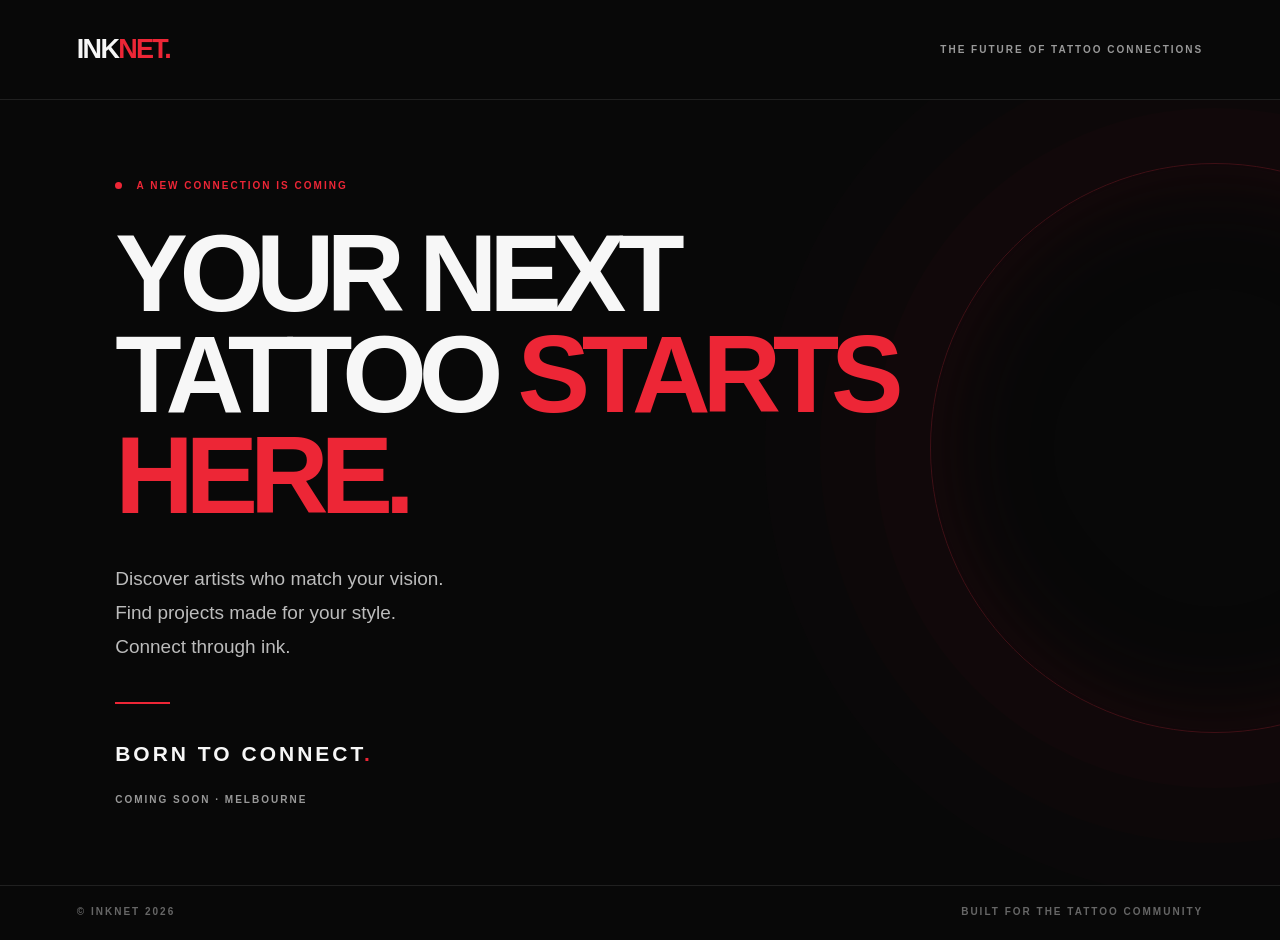
==== index.html @ 72374359 "INKNET Website 1.0 - Born to Connect" ====
<!DOCTYPE html>
<html lang="en">
<head>
  <meta charset="UTF-8">
  <meta name="viewport" content="width=device-width, initial-scale=1">
  <meta name="theme-color" content="#080808">
  <meta name="description" content="INKNET connects tattoo artists, ideas and people. Born to Connect.">
  <title>INKNET — Born to Connect.</title>
  <link rel="stylesheet" href="/style.css">
</head>
<body>
  <header class="top">
    <a href="/" class="brand">INK<span>NET</span><i>.</i></a>
    <span class="eyebrow">THE FUTURE OF TATTOO CONNECTIONS</span>
  </header>

  <main class="hero">
    <div class="orb"></div>
    <div class="hero-content">
      <p class="kicker"><span class="pulse"></span> A NEW CONNECTION IS COMING</p>
      <h1>YOUR NEXT<br>TATTOO <em>STARTS<br>HERE.</em></h1>
      <p class="intro">
        Discover artists who match your vision.<br>
        Find projects made for your style.<br>
        Connect through ink.
      </p>
      <div class="separator"></div>
      <p class="tagline">BORN TO CONNECT<span>.</span></p>
      <p class="launch">COMING SOON · MELBOURNE</p>
    </div>
  </main>

  <footer>
    <span>© INKNET 2026</span>
    <span>BUILT FOR THE TATTOO COMMUNITY</span>
  </footer>

  <script>
    // Handle legacy confirmation links that redirect to the homepage.
    (() => {
      const query = new URLSearchParams(location.search);
      const hash = new URLSearchParams(location.hash.slice(1));
      if (query.has('error') || hash.has('error')) {
        location.replace('/confirmed/?status=error');
      } else if (hash.has('access_token')) {
        // Never store or expose authentication tokens on this static website.
        history.replaceState(null, '', '/confirmed/?status=returned');
        location.replace('/confirmed/?status=returned');
      }
    })();
  </script>
</body>
</html>
---- style.css ----
:root {
  color-scheme: dark;
  --red: #ed2636;
  --white: #f7f7f7;
  --muted: #999;
}

* { box-sizing: border-box; }

body {
  margin: 0;
  background: #080808;
  color: var(--white);
  font-family: -apple-system, BlinkMacSystemFont, "Helvetica Neue", Arial, sans-serif;
}

a { color: inherit; text-decoration: none; }

.top {
  min-height: 100px;
  display: flex;
  align-items: center;
  justify-content: space-between;
  gap: 24px;
  padding: 22px 6%;
  border-bottom: 1px solid #202020;
}

.brand {
  font-size: 27px;
  font-weight: 900;
  letter-spacing: -1.7px;
}

.brand span { color: var(--red); }
.brand i { color: var(--red); font-style: normal; }

.eyebrow, .kicker, .launch, footer {
  font-size: 10px;
  letter-spacing: 2px;
  font-weight: 700;
}

.eyebrow, .launch { color: var(--muted); }

.hero {
  min-height: calc(100svh - 155px);
  display: flex;
  align-items: center;
  padding: 70px 9%;
  position: relative;
  overflow: hidden;
}

.hero-content { position: relative; z-index: 1; }

.orb {
  position: absolute;
  width: 570px;
  height: 570px;
  right: -220px;
  top: 8%;
  border: 1px solid #58131c;
  border-radius: 50%;
  box-shadow:
    0 0 0 55px #15090b,
    0 0 0 110px #10090a,
    0 0 0 165px #0c090a,
    inset 0 0 100px #26090e;
  opacity: .7;
}

.kicker { color: var(--red); margin-bottom: 32px; }
.pulse { display: inline-block; width: 7px; height: 7px; background: var(--red); border-radius: 50%; margin-right: 10px; }

h1 {
  font-size: clamp(50px, 8.5vw, 130px);
  letter-spacing: -.075em;
  line-height: .93;
  font-weight: 900;
  margin: 0 0 35px;
}

h1 em { font-style: normal; color: var(--red); }

.intro {
  font-size: clamp(15px, 2vw, 19px);
  line-height: 1.8;
  color: #bcbcbc;
}

.separator {
  width: 55px;
  height: 2px;
  background: var(--red);
  margin: 38px 0;
}

.tagline { font-size: 21px; font-weight: 850; letter-spacing: 3px; }
.tagline span { color: var(--red); }
.launch { margin-top: 28px; }

footer {
  min-height: 55px;
  border-top: 1px solid #202020;
  padding: 20px 6%;
  display: flex;
  justify-content: space-between;
  gap: 20px;
  color: #666;
}

.confirm {
  min-height: 75svh;
  display: grid;
  place-items: center;
  padding: 35px 24px;
}

.confirm-card { max-width: 600px; text-align: center; }
.confirm-icon { color: var(--red); font-size: 56px; }
.confirm-card h1 { font-size: clamp(38px, 7vw, 70px); margin: 26px 0; }
.confirm-card p { color: #bcbcbc; font-size: 17px; line-height: 1.7; }

.btn {
  display: inline-block;
  background: var(--red);
  color: white;
  font-weight: 800;
  padding: 17px 30px;
  border-radius: 8px;
  margin-top: 25px;
}

@media (max-width: 600px) {
  .top { min-height: 80px; }
  .eyebrow { display: none; }
  .hero { padding: 70px 7%; }
  .orb { right: -450px; }
  footer { font-size: 8px; }
}
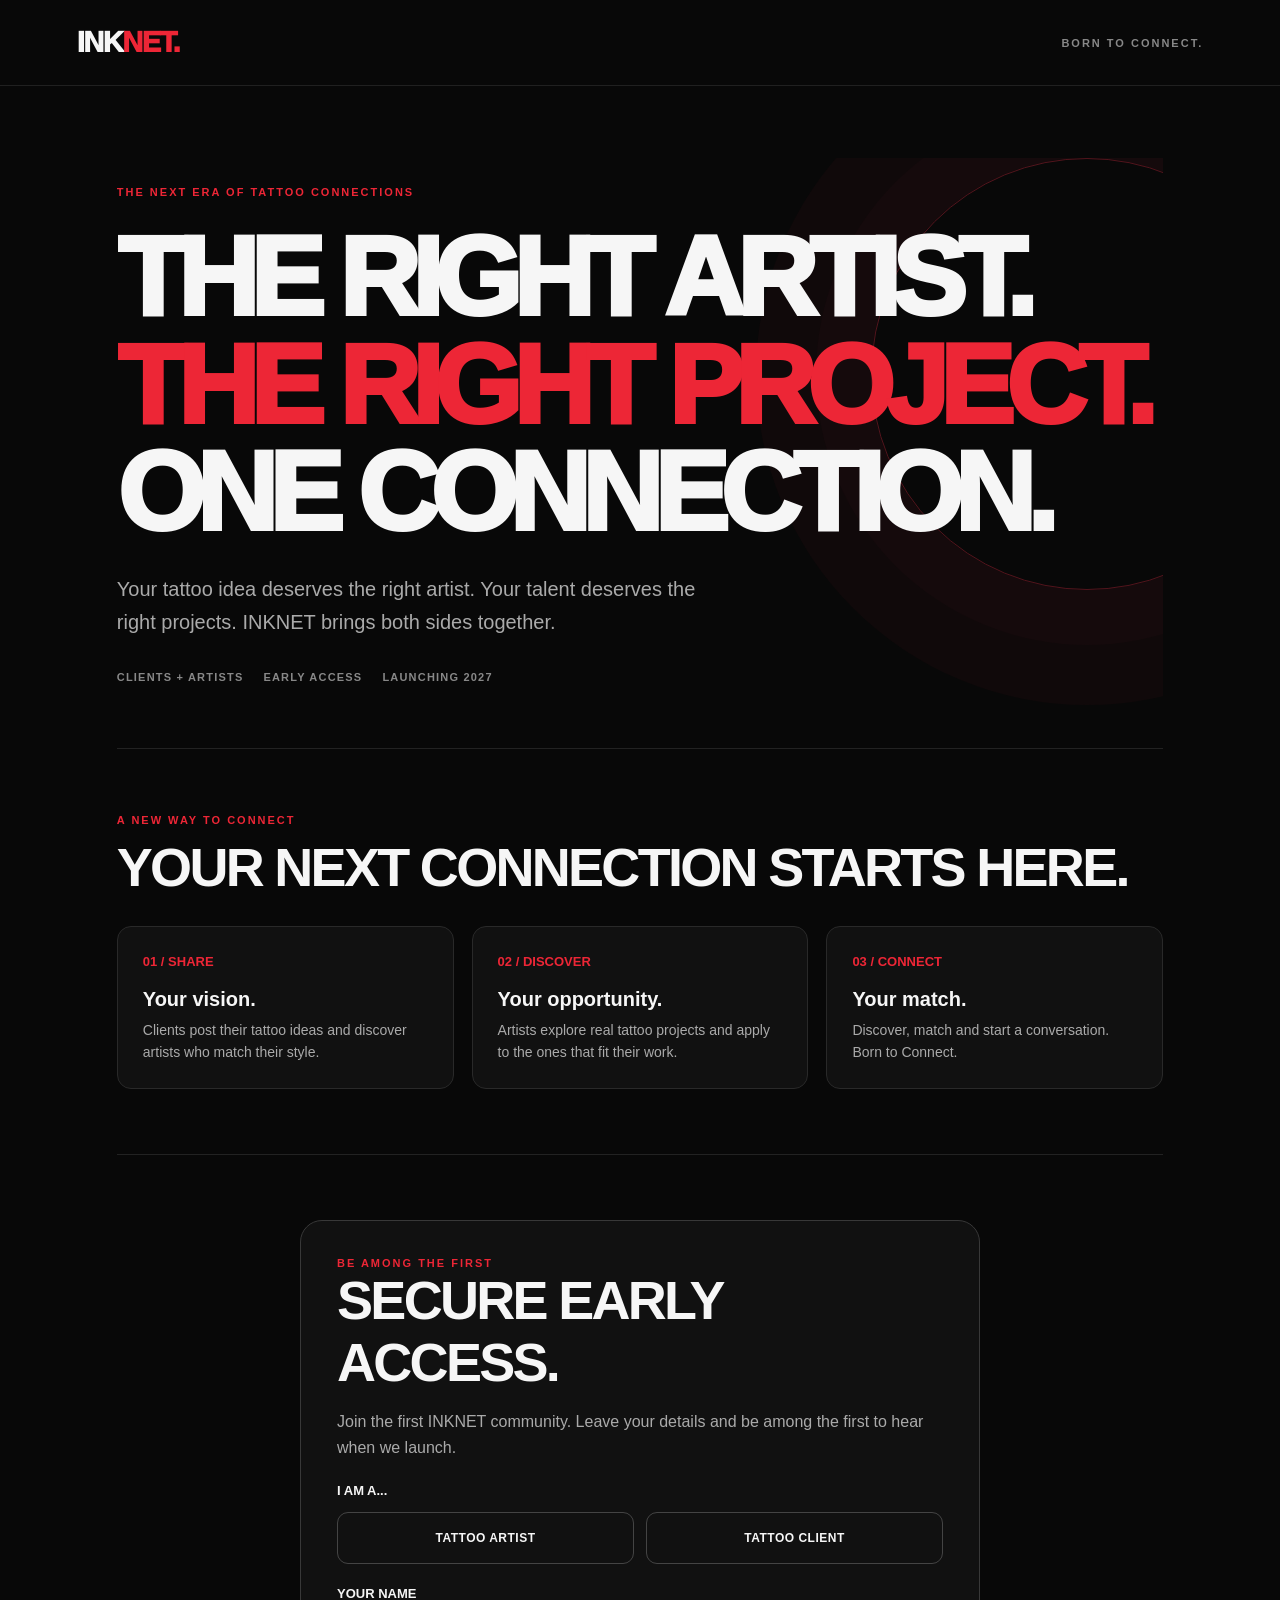
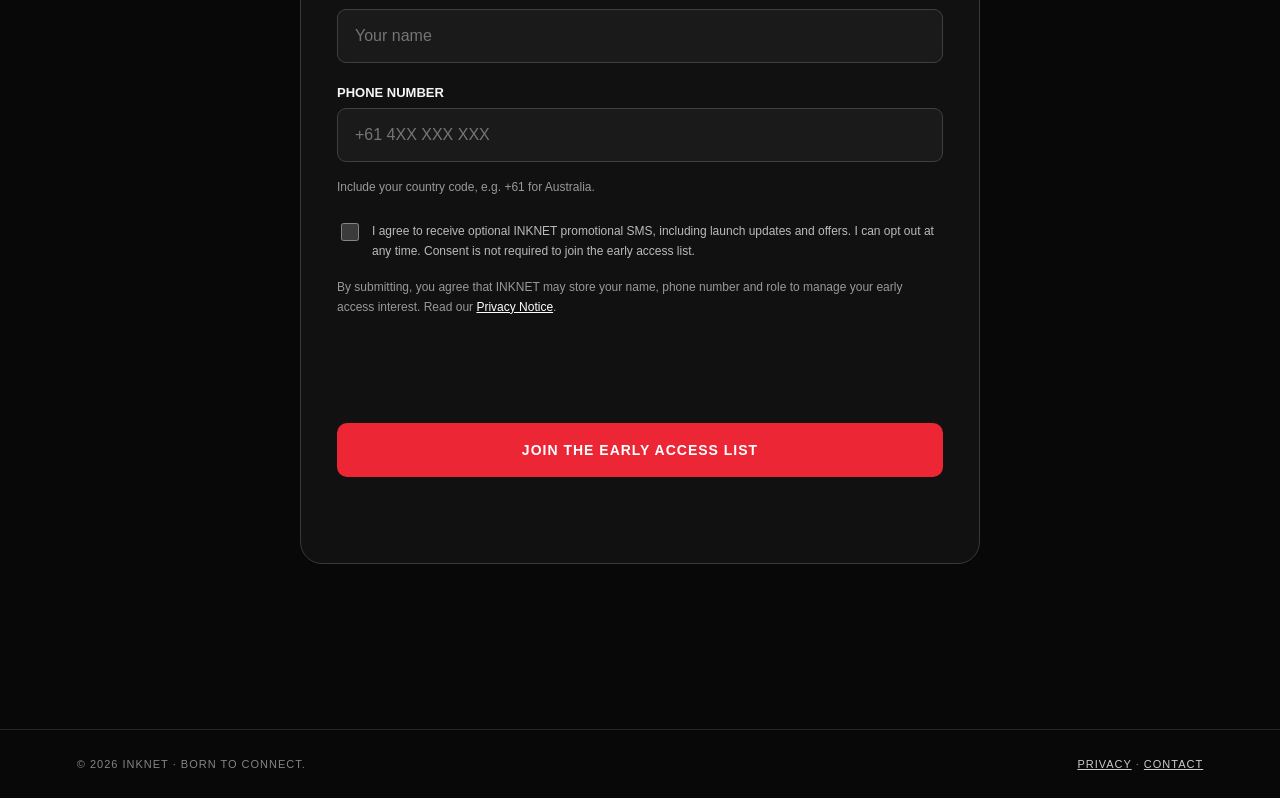
==== commit ff12e389: "INKNET Website 2.0 - Early Access Landing Page" ====
--- a/index.html
+++ b/index.html
@@ -1,53 +1,242 @@
 <!DOCTYPE html>
 <html lang="en">
 <head>
-  <meta charset="UTF-8">
-  <meta name="viewport" content="width=device-width, initial-scale=1">
-  <meta name="theme-color" content="#080808">
-  <meta name="description" content="INKNET connects tattoo artists, ideas and people. Born to Connect.">
-  <title>INKNET — Born to Connect.</title>
-  <link rel="stylesheet" href="/style.css">
+<meta charset="UTF-8">
+<meta name="viewport" content="width=device-width, initial-scale=1">
+<meta name="theme-color" content="#080808">
+<meta name="description" content="INKNET. Discover the right tattoo artist, find projects that match your style, and connect. Join the early access list.">
+<title>INKNET — Born to Connect</title>
+<style>
+:root{color-scheme:dark;--red:#ed2636;--bg:#080808;--line:#292929}
+*{box-sizing:border-box}
+html{scroll-behavior:smooth}
+body{margin:0;background:var(--bg);color:#f6f6f6;font-family:-apple-system,BlinkMacSystemFont,"Helvetica Neue",Arial,sans-serif}
+a{color:inherit}
+header{padding:26px 6%;border-bottom:1px solid #202020;display:flex;justify-content:space-between;align-items:center}
+.logo{font-weight:950;letter-spacing:-1.5px;font-size:29px;text-decoration:none}
+.logo span{color:var(--red)}
+.topline,.eyebrow,.small{font-size:11px;letter-spacing:2px;font-weight:800}
+.topline{color:#888}
+main{max-width:1200px;margin:auto;padding:72px 6% 100px}
+.hero{position:relative;overflow:hidden;padding:28px 0 65px}
+.hero:after{content:"";position:absolute;z-index:-1;width:430px;height:430px;border:1px solid #52141c;border-radius:50%;right:-140px;top:0;box-shadow:0 0 0 55px #150a0c,0 0 0 115px #10090a}
+.eyebrow{color:var(--red)}
+h1{font-size:clamp(47px,9vw,112px);line-height:.96;letter-spacing:-.075em;margin:26px 0;font-weight:950}
+h1 span{color:var(--red)}
+.subtitle{font-size:clamp(16px,2.2vw,20px);line-height:1.65;color:#aaa;max-width:600px}
+.meta{display:flex;gap:20px;flex-wrap:wrap;color:#888;margin-top:32px}
+.meta span{font-size:11px;letter-spacing:1.2px;font-weight:800}
+.section{padding:65px 0;border-top:1px solid #222}
+.section h2{font-size:clamp(29px,5vw,54px);letter-spacing:-.05em;margin:10px 0 20px}
+.steps{display:grid;grid-template-columns:repeat(3,1fr);gap:18px;margin-top:28px}
+.step{border:1px solid var(--line);border-radius:14px;padding:25px;background:#111}
+.step strong{color:var(--red);font-size:13px}
+.step h3{font-size:20px;margin:18px 0 8px}
+.step p{color:#aaa;font-size:14px;line-height:1.6;margin:0}
+.form-panel{max-width:680px;margin:auto;background:#111;border:1px solid #383838;border-radius:22px;padding:36px}
+.form-panel h2{margin:0 0 8px}
+.form-panel>p{color:#aaa;line-height:1.6}
+label.field{display:block;font-size:13px;font-weight:750;margin:22px 0 8px}
+input[type=text],input[type=tel]{width:100%;padding:17px;border:1px solid #404040;border-radius:9px;background:#1a1a1a;color:white;font:inherit;outline:none}
+input:focus{border-color:var(--red)}
+.roles{display:grid;grid-template-columns:1fr 1fr;gap:12px;margin-top:14px}
+.role{position:relative;cursor:pointer}
+.role input{position:absolute;opacity:0}
+.role span{display:block;border:1px solid #444;border-radius:11px;padding:18px 12px;text-align:center;font-weight:800;font-size:12px;letter-spacing:.5px}
+.role input:checked+span{border-color:var(--red);background:#3a1118;color:white}
+.role input:focus-visible+span{outline:2px solid white;outline-offset:3px}
+.consent{display:flex;align-items:flex-start;gap:10px;margin-top:25px;color:#bbb;font-size:12px;line-height:1.65}
+.consent input{width:18px;height:18px;accent-color:var(--red);flex-shrink:0;margin-top:1px}
+.privacy-note{color:#999;font-size:12px;line-height:1.65;margin:16px 0}
+.privacy-note a{color:white}
+.challenge{min-height:65px;margin:20px 0}
+.submit{background:var(--red);border:0;color:white;border-radius:10px;padding:19px;width:100%;font-size:14px;font-weight:900;letter-spacing:1px;cursor:pointer}
+.submit:disabled{opacity:.55;cursor:wait}
+#feedback{min-height:24px;font-size:13px;line-height:1.5}
+#feedback.error{color:#ff7b83}
+#feedback.success{color:#b8eab8}
+footer{padding:28px 6%;border-top:1px solid #252525;display:flex;justify-content:space-between;flex-wrap:wrap;gap:15px;color:#858585;font-size:11px;letter-spacing:1px}
+footer a{color:#ccc}
+@media(max-width:650px){
+ header{padding:20px 6%}.topline{font-size:8px}
+ main{padding:45px 6% 70px}
+ .hero{padding-bottom:45px}
+ .steps{grid-template-columns:1fr}
+ .form-panel{padding:23px 19px}
+ .roles{gap:8px}
+ .role span{padding:16px 5px;font-size:11px}
+}
+</style>
+<script src="https://challenges.cloudflare.com/turnstile/v0/api.js" async defer></script>
 </head>
 <body>
-  <header class="top">
-    <a href="/" class="brand">INK<span>NET</span><i>.</i></a>
-    <span class="eyebrow">THE FUTURE OF TATTOO CONNECTIONS</span>
-  </header>
-
-  <main class="hero">
-    <div class="orb"></div>
-    <div class="hero-content">
-      <p class="kicker"><span class="pulse"></span> A NEW CONNECTION IS COMING</p>
-      <h1>YOUR NEXT<br>TATTOO <em>STARTS<br>HERE.</em></h1>
-      <p class="intro">
-        Discover artists who match your vision.<br>
-        Find projects made for your style.<br>
-        Connect through ink.
-      </p>
-      <div class="separator"></div>
-      <p class="tagline">BORN TO CONNECT<span>.</span></p>
-      <p class="launch">COMING SOON · MELBOURNE</p>
-    </div>
-  </main>
-
-  <footer>
-    <span>© INKNET 2026</span>
-    <span>BUILT FOR THE TATTOO COMMUNITY</span>
-  </footer>
-
-  <script>
-    // Handle legacy confirmation links that redirect to the homepage.
-    (() => {
-      const query = new URLSearchParams(location.search);
-      const hash = new URLSearchParams(location.hash.slice(1));
-      if (query.has('error') || hash.has('error')) {
-        location.replace('/confirmed/?status=error');
-      } else if (hash.has('access_token')) {
-        // Never store or expose authentication tokens on this static website.
-        history.replaceState(null, '', '/confirmed/?status=returned');
-        location.replace('/confirmed/?status=returned');
+<header>
+<a class="logo" href="/">INK<span>NET.</span></a>
+<div class="topline">BORN TO CONNECT.</div>
+</header>
+
+<main>
+<section class="hero">
+<div class="eyebrow">THE NEXT ERA OF TATTOO CONNECTIONS</div>
+<h1>THE RIGHT ARTIST.<br><span>THE RIGHT PROJECT.</span><br>ONE CONNECTION.</h1>
+<p class="subtitle">
+Your tattoo idea deserves the right artist.
+Your talent deserves the right projects.
+INKNET brings both sides together.
+</p>
+<div class="meta">
+<span>CLIENTS + ARTISTS</span>
+<span>EARLY ACCESS</span>
+<span>LAUNCHING 2027</span>
+</div>
+</section>
+
+<section class="section">
+<div class="eyebrow">A NEW WAY TO CONNECT</div>
+<h2>YOUR NEXT CONNECTION STARTS HERE.</h2>
+<div class="steps">
+<div class="step">
+<strong>01 / SHARE</strong>
+<h3>Your vision.</h3>
+<p>Clients post their tattoo ideas and discover artists who match their style.</p>
+</div>
+<div class="step">
+<strong>02 / DISCOVER</strong>
+<h3>Your opportunity.</h3>
+<p>Artists explore real tattoo projects and apply to the ones that fit their work.</p>
+</div>
+<div class="step">
+<strong>03 / CONNECT</strong>
+<h3>Your match.</h3>
+<p>Discover, match and start a conversation. Born to Connect.</p>
+</div>
+</div>
+</section>
+
+<section class="section" id="early-access">
+<div class="form-panel">
+<div class="eyebrow">BE AMONG THE FIRST</div>
+<h2>SECURE EARLY ACCESS.</h2>
+<p>Join the first INKNET community. Leave your details and be among the first to hear when we launch.</p>
+
+<form id="lead-form">
+<label class="field">I AM A...</label>
+<div class="roles" role="group" aria-label="Choose your role">
+<label class="role">
+<input type="radio" name="user_type" value="artist" required>
+<span>TATTOO ARTIST</span>
+</label>
+<label class="role">
+<input type="radio" name="user_type" value="client" required>
+<span>TATTOO CLIENT</span>
+</label>
+</div>
+
+<label class="field" for="name">YOUR NAME</label>
+<input id="name" name="name" type="text" maxlength="100" autocomplete="name" placeholder="Your name" required>
+
+<label class="field" for="phone">PHONE NUMBER</label>
+<input id="phone" name="phone" type="tel" autocomplete="tel" inputmode="tel" placeholder="+61 4XX XXX XXX" required>
+<p class="privacy-note">Include your country code, e.g. +61 for Australia.</p>
+
+<label class="consent">
+<input type="checkbox" id="sms">
+<span>I agree to receive optional INKNET promotional SMS, including launch updates and offers. I can opt out at any time. Consent is not required to join the early access list.</span>
+</label>
+
+<p class="privacy-note">
+By submitting, you agree that INKNET may store your name, phone number and role to manage your early access interest.
+Read our <a href="/privacy.html" target="_blank" rel="noopener">Privacy Notice</a>.
+</p>
+
+<div class="challenge">
+<div class="cf-turnstile" data-sitekey="0x4AAAAAAGGCSSSIpSymmRSE" data-theme="dark" data-size="flexible"></div>
+</div>
+<button class="submit" id="submit" type="submit">JOIN THE EARLY ACCESS LIST</button>
+<p id="feedback" role="status" aria-live="polite"></p>
+</form>
+</div>
+</section>
+</main>
+
+<footer>
+<span>© 2026 INKNET · BORN TO CONNECT.</span>
+<span><a href="/privacy.html">PRIVACY</a> · <a href="mailto:ombratatt@gmail.com">CONTACT</a></span>
+</footer>
+
+<script>
+(() => {
+  const params = new URLSearchParams(location.search);
+  const hash = new URLSearchParams(location.hash.slice(1));
+  if (params.has("error") || hash.has("error")) {
+    location.replace("/confirmed/?status=error");
+    return;
+  }
+  if (hash.has("access_token")) {
+    history.replaceState(null, "", "/confirmed/?status=returned");
+    location.replace("/confirmed/?status=returned");
+    return;
+  }
+
+  const form = document.getElementById("lead-form");
+  const button = document.getElementById("submit");
+  const feedback = document.getElementById("feedback");
+  const endpoint = "https://fhuetsgdikztguykixfe.supabase.co/functions/v1/inknet-early-access";
+
+  form.addEventListener("submit", async (event) => {
+    event.preventDefault();
+    const selected = form.querySelector('input[name="user_type"]:checked');
+    const phone = document.getElementById("phone").value.trim().replace(/[\s().-]/g, "");
+    const name = document.getElementById("name").value.trim();
+
+    feedback.className = "error";
+    if (!selected || name.length < 2 || !/^\+[1-9]\d{7,14}$/.test(phone)) {
+      feedback.textContent = "Please enter your name, role and a valid international phone number.";
+      return;
+    }
+
+    const token = window.turnstile?.getResponse();
+    if (!token) {
+      feedback.textContent = "Please complete the security verification.";
+      return;
+    }
+
+    button.disabled = true;
+    button.textContent = "SUBMITTING...";
+    feedback.textContent = "";
+
+    try {
+      const response = await fetch(endpoint, {
+        method: "POST",
+        headers: { "Content-Type": "application/json" },
+        body: JSON.stringify({
+          name,
+          phone,
+          user_type: selected.value,
+          sms_marketing_consent: document.getElementById("sms").checked,
+          turnstile_token: token
+        })
+      });
+
+      const result = await response.json();
+      if (!response.ok || result.success !== true) {
+        throw new Error(result.error || "Registration failed.");
       }
-    })();
-  </script>
+
+      form.reset();
+      feedback.className = "success";
+      feedback.textContent = "YOU'RE ON THE LIST! Welcome to INKNET. Born to Connect.";
+      button.textContent = "YOU'RE ON THE LIST ✓";
+    } catch (error) {
+      feedback.className = "error";
+      feedback.textContent = error.message || "Something went wrong. Please try again.";
+      button.disabled = false;
+      button.textContent = "JOIN THE EARLY ACCESS LIST";
+    } finally {
+      window.turnstile?.reset();
+    }
+  });
+})();
+</script>
 </body>
 </html>
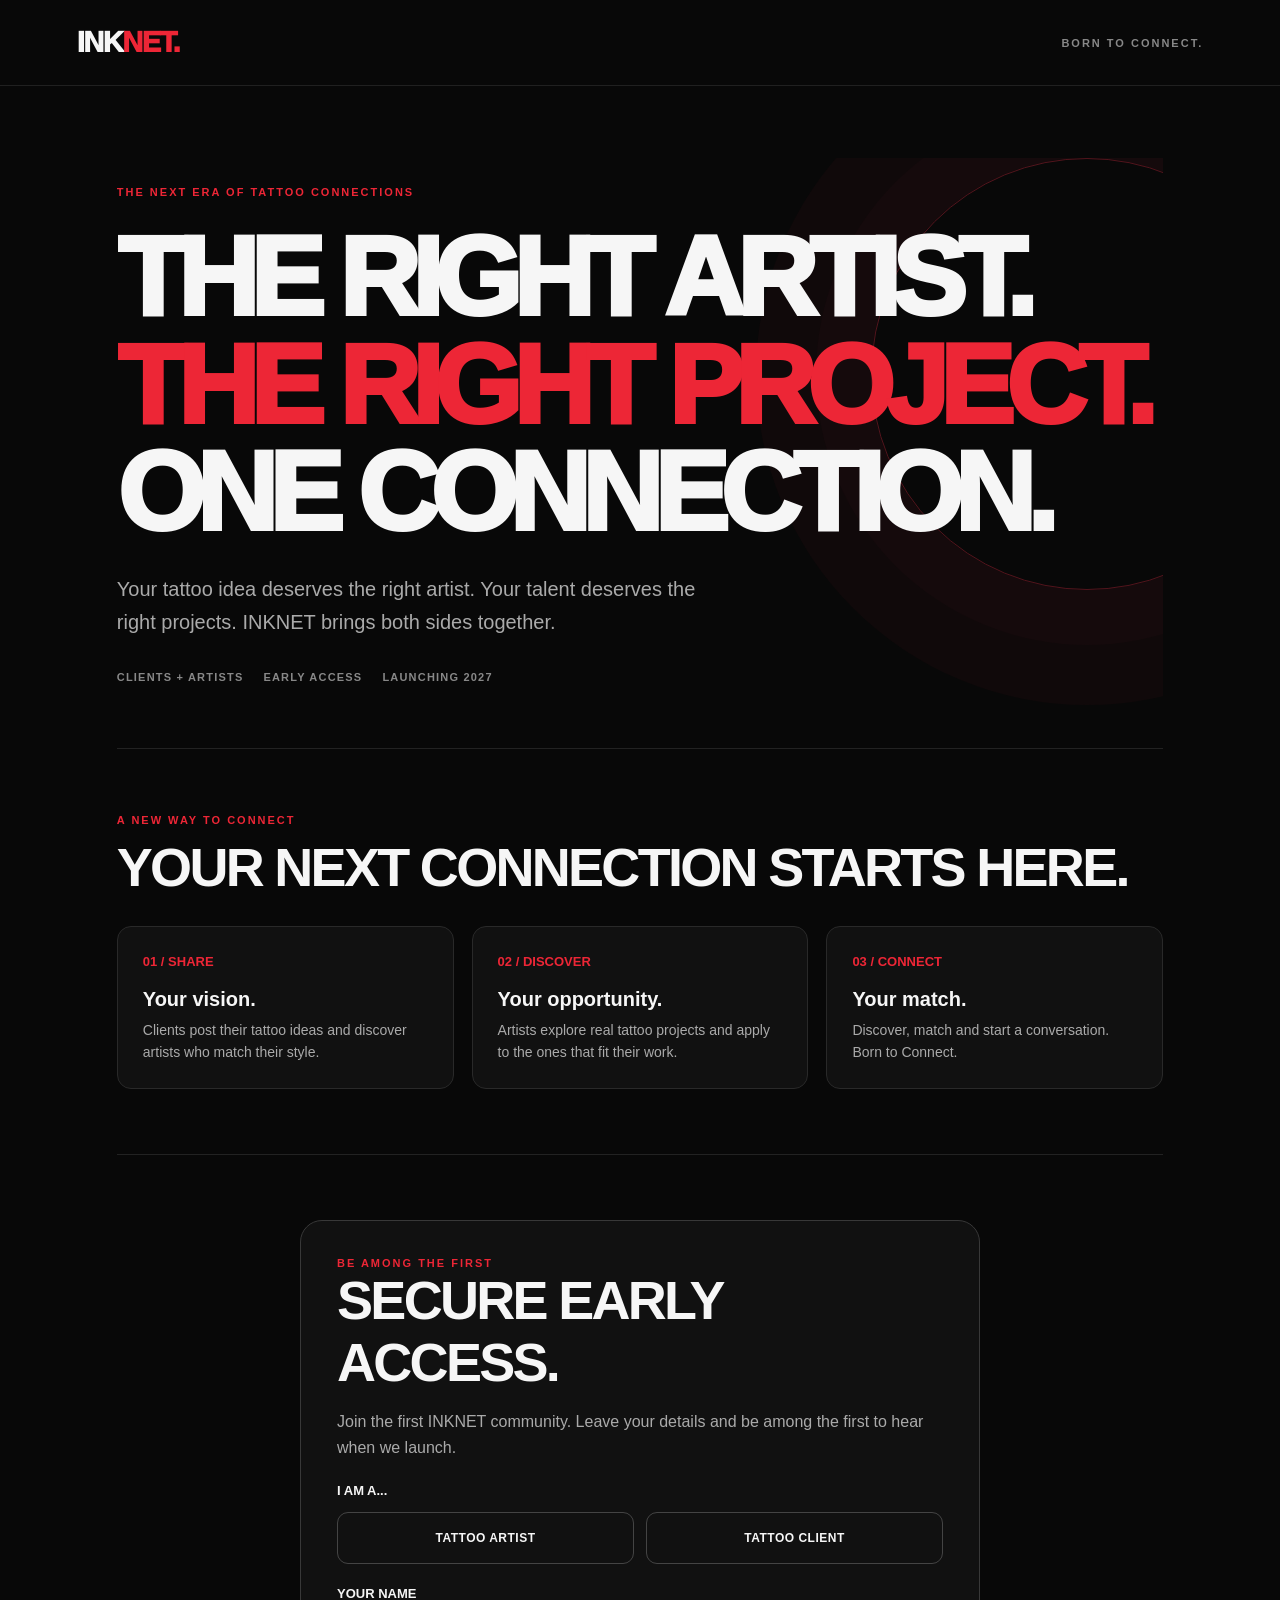
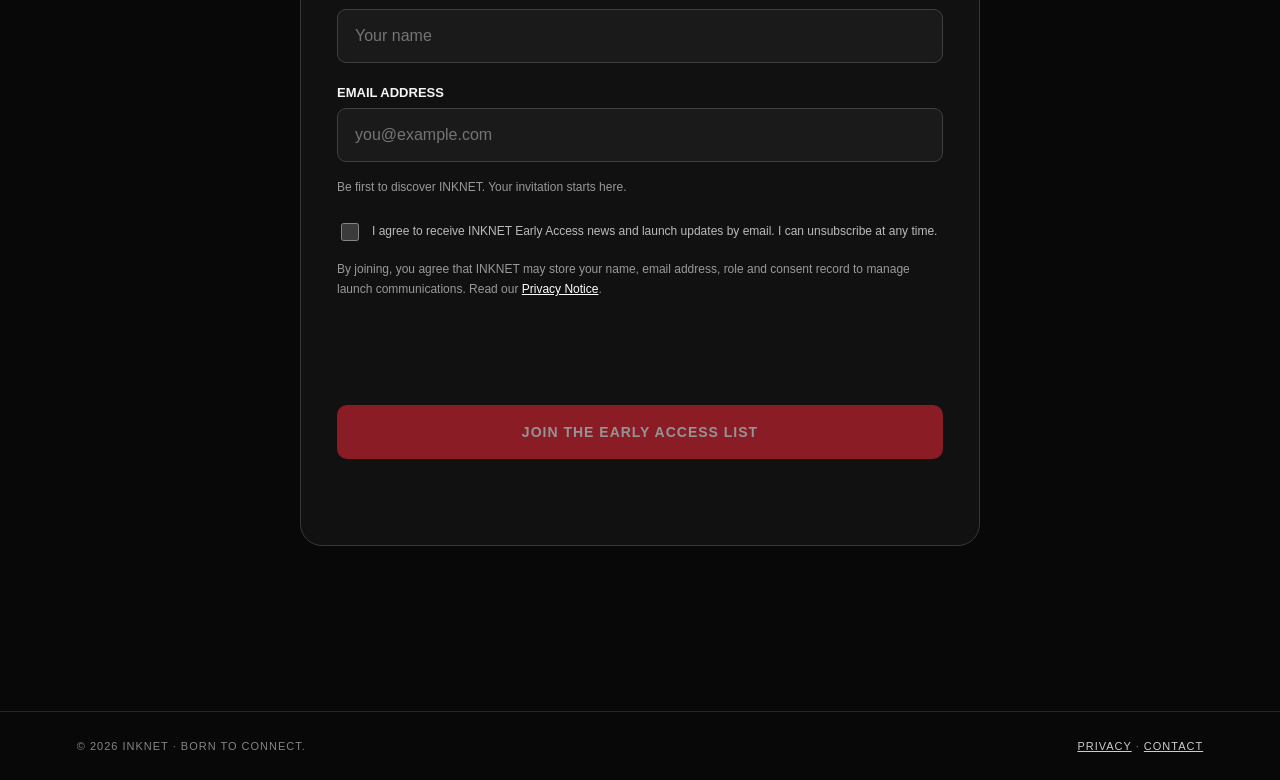
==== commit 23386bce: "INKNET Website 3.0 - Email Early Access" ====
--- a/index.html
+++ b/index.html
@@ -37,7 +37,7 @@
 .form-panel h2{margin:0 0 8px}
 .form-panel>p{color:#aaa;line-height:1.6}
 label.field{display:block;font-size:13px;font-weight:750;margin:22px 0 8px}
-input[type=text],input[type=tel]{width:100%;padding:17px;border:1px solid #404040;border-radius:9px;background:#1a1a1a;color:white;font:inherit;outline:none}
+input[type=text],input[type=email]{width:100%;padding:17px;border:1px solid #404040;border-radius:9px;background:#1a1a1a;color:white;font:inherit;outline:none}
 input:focus{border-color:var(--red)}
 .roles{display:grid;grid-template-columns:1fr 1fr;gap:12px;margin-top:14px}
 .role{position:relative;cursor:pointer}
@@ -66,6 +66,73 @@
  .roles{gap:8px}
  .role span{padding:16px 5px;font-size:11px}
 }
+
+/* INKNET EARLY ACCESS CELEBRATION */
+[hidden]{display:none!important}
+.ink-success{
+ position:fixed;inset:0;z-index:9999;
+ display:flex;align-items:center;justify-content:center;
+ background:radial-gradient(ellipse at 50% 35%,#310b14 0%,#10090c 48%,#050505 100%);
+ padding:24px;overflow-y:auto;
+ animation:inkAppear .5s ease both;
+}
+.ink-success-card{
+ width:100%;max-width:560px;text-align:center;
+ padding:28px 14px;
+ animation:inkRise .8s cubic-bezier(.2,.8,.2,1) both;
+}
+.ink-success-mark{
+ position:relative;margin:8px auto 28px;
+ width:190px;height:190px;
+ display:grid;place-items:center;
+ filter:drop-shadow(0 0 35px #ed263655);
+ animation:inkFloat 4s ease-in-out infinite;
+}
+.ink-success-mark svg{width:100%;height:100%}
+.ink-success-eyebrow{
+ color:#ff4151;font-weight:900;letter-spacing:2.8px;
+ font-size:11px;margin:0 0 18px;
+}
+.ink-success h2{
+ font-size:clamp(55px,13vw,92px);
+ letter-spacing:-.085em;line-height:.95;
+ margin:0 0 18px;color:#fff;font-weight:950;
+}
+.ink-success h3{
+ font-size:clamp(20px,5vw,32px);
+ letter-spacing:-.04em;line-height:1.15;
+ color:#ed2636;margin:0 0 20px;
+}
+.ink-success-message{
+ color:#c4c4c4;line-height:1.7;
+ font-size:16px;max-width:420px;
+ margin:0 auto 28px;
+}
+.ink-success-divider{
+ width:65px;height:2px;background:#ed2636;
+ margin:30px auto;
+}
+.ink-success-footer{
+ font-size:12px;letter-spacing:2.2px;
+ color:#fff;font-weight:900;
+}
+.ink-success-close{
+ display:block;margin:30px auto 0;
+ padding:14px 28px;background:transparent;
+ color:white;border:1px solid #555;
+ border-radius:9px;font-weight:800;
+ cursor:pointer;
+}
+.ink-success-close:hover,.ink-success-close:focus-visible{
+ border-color:#ed2636;background:#241015;
+}
+@keyframes inkAppear{from{opacity:0}to{opacity:1}}
+@keyframes inkRise{from{opacity:0;transform:translateY(25px) scale(.96)}to{opacity:1;transform:none}}
+@keyframes inkFloat{0%,100%{transform:translateY(0)}50%{transform:translateY(-8px)}}
+@media(prefers-reduced-motion:reduce){
+ .ink-success,.ink-success-card,.ink-success-mark{animation:none}
+}
+
 </style>
 <script src="https://challenges.cloudflare.com/turnstile/v0/api.js" async defer></script>
 </head>
@@ -135,24 +202,24 @@
 <label class="field" for="name">YOUR NAME</label>
 <input id="name" name="name" type="text" maxlength="100" autocomplete="name" placeholder="Your name" required>
 
-<label class="field" for="phone">PHONE NUMBER</label>
-<input id="phone" name="phone" type="tel" autocomplete="tel" inputmode="tel" placeholder="+61 4XX XXX XXX" required>
-<p class="privacy-note">Include your country code, e.g. +61 for Australia.</p>
+<label class="field" for="email">EMAIL ADDRESS</label>
+<input id="email" name="email" type="email" autocomplete="email" inputmode="email" maxlength="254" placeholder="you@example.com" required>
+<p class="privacy-note">Be first to discover INKNET. Your invitation starts here.</p>
 
 <label class="consent">
-<input type="checkbox" id="sms">
-<span>I agree to receive optional INKNET promotional SMS, including launch updates and offers. I can opt out at any time. Consent is not required to join the early access list.</span>
+<input type="checkbox" id="email-consent" required>
+<span>I agree to receive INKNET Early Access news and launch updates by email. I can unsubscribe at any time.</span>
 </label>
 
 <p class="privacy-note">
-By submitting, you agree that INKNET may store your name, phone number and role to manage your early access interest.
+By joining, you agree that INKNET may store your name, email address, role and consent record to manage launch communications.
 Read our <a href="/privacy.html" target="_blank" rel="noopener">Privacy Notice</a>.
 </p>
 
 <div class="challenge">
 <div class="cf-turnstile" data-sitekey="0x4AAAAAAGGCSSSIpSymmRSE" data-theme="dark" data-size="flexible"></div>
 </div>
-<button class="submit" id="submit" type="submit">JOIN THE EARLY ACCESS LIST</button>
+<button class="submit" id="submit" type="submit" disabled>JOIN THE EARLY ACCESS LIST</button>
 <p id="feedback" role="status" aria-live="polite"></p>
 </form>
 </div>
@@ -163,6 +230,37 @@
 <span>© 2026 INKNET · BORN TO CONNECT.</span>
 <span><a href="/privacy.html">PRIVACY</a> · <a href="mailto:ombratatt@gmail.com">CONTACT</a></span>
 </footer>
+
+
+<div id="ink-success" class="ink-success" role="dialog"
+ aria-modal="true" aria-labelledby="ink-success-title" hidden>
+  <div class="ink-success-card">
+    <div class="ink-success-mark" aria-hidden="true">
+      <svg viewBox="0 0 200 200" fill="none">
+        <circle cx="100" cy="100" r="96" stroke="#57202A"/>
+        <path d="M100 14V186M14 100H186M39 39L161 161M161 39L39 161"
+          stroke="#A63442" stroke-width="1.3"/>
+        <path d="M100 35L146 54L165 100L146 146L100 165L54 146L35 100L54 54Z"
+          stroke="#B23948" stroke-width="1.4"/>
+        <path d="M100 60L128 72L140 100L128 128L100 140L72 128L60 100L72 72Z"
+          stroke="#E44756" stroke-width="1.4"/>
+        <circle cx="100" cy="100" r="24" fill="#ED2636"/>
+        <path d="M89 100L97 108L112 91"
+          stroke="white" stroke-width="4"
+          stroke-linecap="round" stroke-linejoin="round"/>
+      </svg>
+    </div>
+    <p class="ink-success-eyebrow">YOU'RE OFFICIALLY ON THE LIST</p>
+    <h2 id="ink-success-title">YOU'RE IN.</h2>
+    <h3 id="ink-success-headline">WELCOME TO THE INNER CIRCLE.</h3>
+    <p id="ink-success-message" class="ink-success-message"></p>
+    <div class="ink-success-divider"></div>
+    <div class="ink-success-footer">BORN TO CONNECT.</div>
+    <button type="button" id="ink-success-close" class="ink-success-close">
+      BACK TO INKNET
+    </button>
+  </div>
+</div>
 
 <script>
 (() => {
@@ -178,20 +276,33 @@
     return;
   }
 
+  document.getElementById("ink-success-close").addEventListener("click", () => {
+    document.getElementById("ink-success").hidden = true;
+    document.body.style.overflow = "";
+    button.disabled = !document.getElementById("email-consent").checked;
+    button.textContent = "JOIN THE EARLY ACCESS LIST";
+    feedback.textContent = "";
+  });
+
   const form = document.getElementById("lead-form");
   const button = document.getElementById("submit");
   const feedback = document.getElementById("feedback");
   const endpoint = "https://fhuetsgdikztguykixfe.supabase.co/functions/v1/inknet-early-access";
 
+  const consentBox = document.getElementById("email-consent");
+  consentBox.addEventListener("change", () => {
+    button.disabled = !consentBox.checked;
+  });
+
   form.addEventListener("submit", async (event) => {
     event.preventDefault();
     const selected = form.querySelector('input[name="user_type"]:checked');
-    const phone = document.getElementById("phone").value.trim().replace(/[\s().-]/g, "");
+    const email = document.getElementById("email").value.trim().toLowerCase();
     const name = document.getElementById("name").value.trim();
 
     feedback.className = "error";
-    if (!selected || name.length < 2 || !/^\+[1-9]\d{7,14}$/.test(phone)) {
-      feedback.textContent = "Please enter your name, role and a valid international phone number.";
+    if (!selected || name.length < 2 || email.length > 254 || !/^[^\s@]+@[^\s@]+\.[^\s@]+$/.test(email) || !consentBox.checked) {
+      feedback.textContent = "Please enter your name, role, valid email and accept the launch updates.";
       return;
     }
 
@@ -211,9 +322,9 @@
         headers: { "Content-Type": "application/json" },
         body: JSON.stringify({
           name,
-          phone,
+          email,
           user_type: selected.value,
-          sms_marketing_consent: document.getElementById("sms").checked,
+          email_marketing_consent: true,
           turnstile_token: token
         })
       });
@@ -223,14 +334,27 @@
         throw new Error(result.error || "Registration failed.");
       }
 
+      const joinedRole = selected.value;
       form.reset();
+      button.disabled = true;
       feedback.className = "success";
-      feedback.textContent = "YOU'RE ON THE LIST! Welcome to INKNET. Born to Connect.";
+      feedback.textContent = "You're on the early access list!";
       button.textContent = "YOU'RE ON THE LIST ✓";
+
+      const successScreen = document.getElementById("ink-success");
+      document.getElementById("ink-success-headline").textContent =
+        "WELCOME TO THE INNER CIRCLE.";
+      document.getElementById("ink-success-message").textContent =
+        joinedRole === "artist"
+        ? `Welcome, ${name}. Your next client could start here. You're among the first artists joining INKNET.`
+        : `Welcome, ${name}. Your next tattoo starts with the right connection. You're among the first to discover INKNET.`;
+      successScreen.hidden = false;
+      document.body.style.overflow = "hidden";
+      document.getElementById("ink-success-close").focus();
     } catch (error) {
       feedback.className = "error";
       feedback.textContent = error.message || "Something went wrong. Please try again.";
-      button.disabled = false;
+      button.disabled = !consentBox.checked;
       button.textContent = "JOIN THE EARLY ACCESS LIST";
     } finally {
       window.turnstile?.reset();
